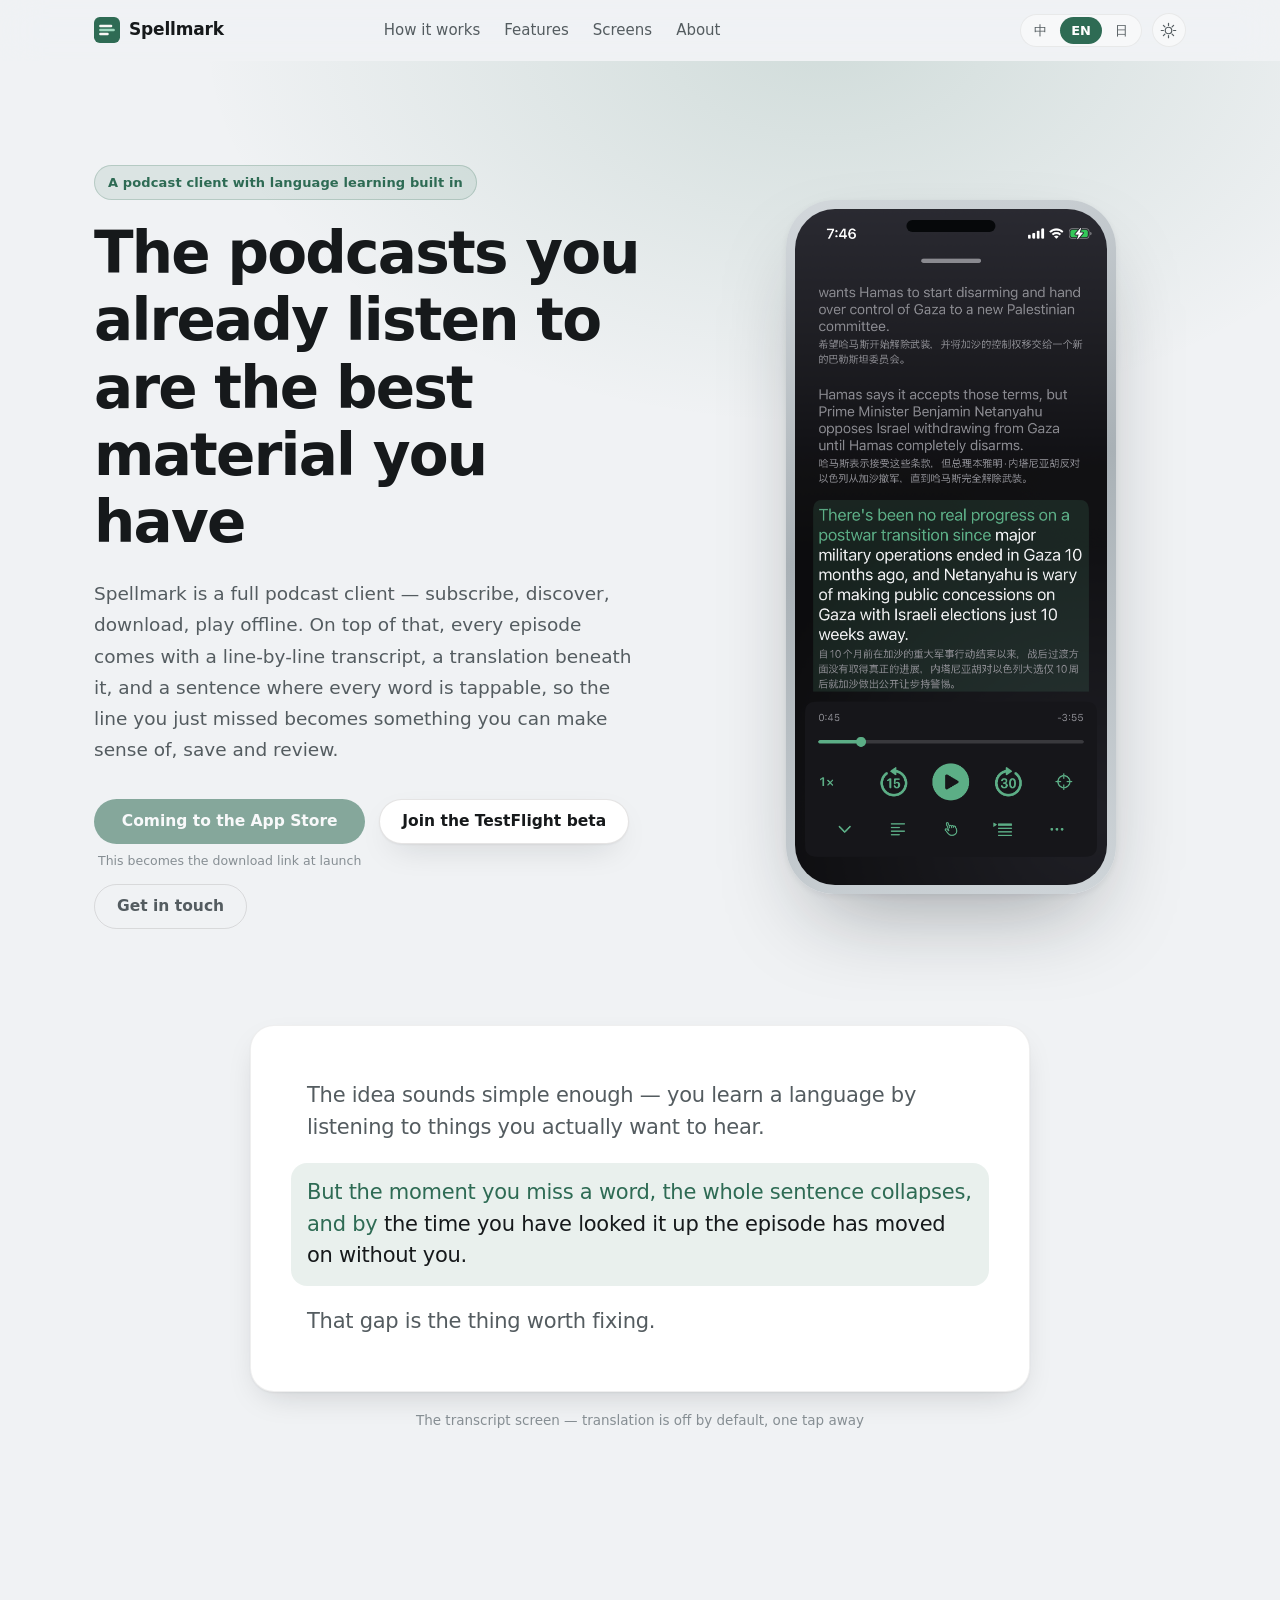
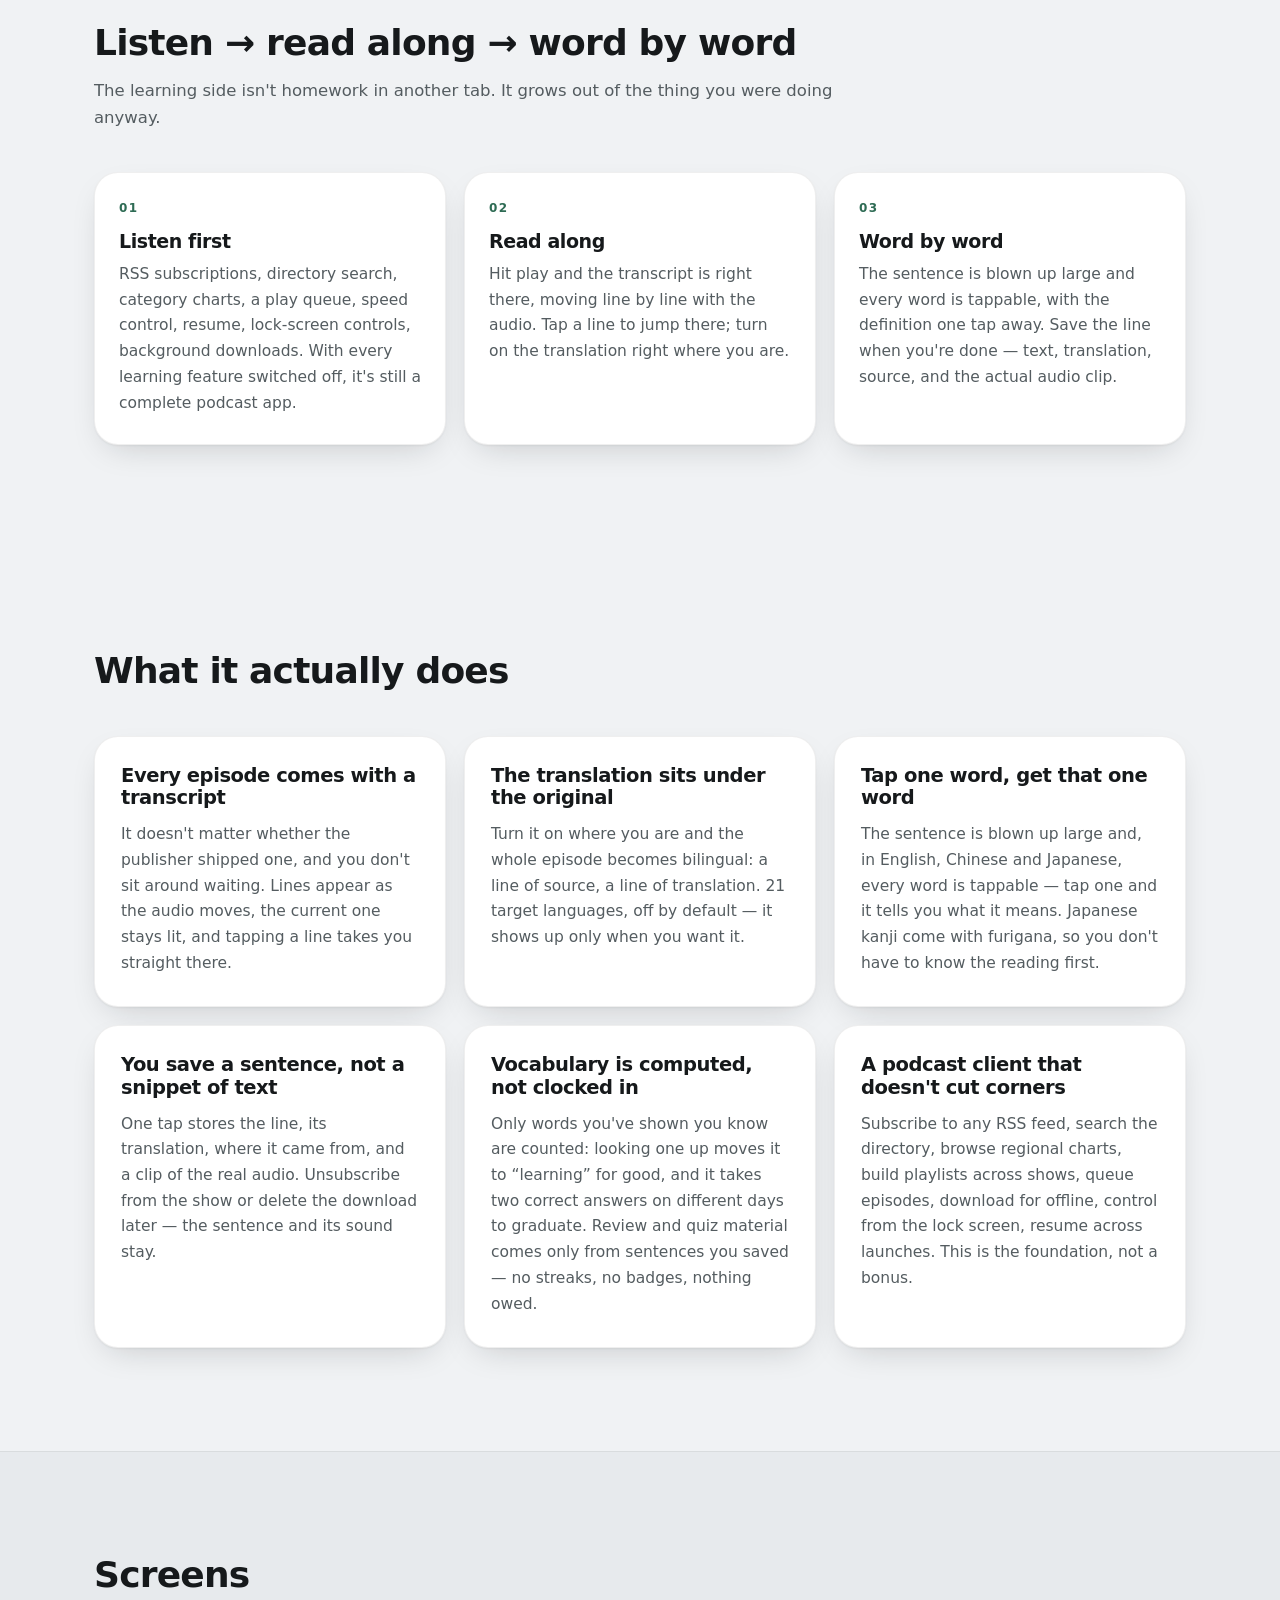
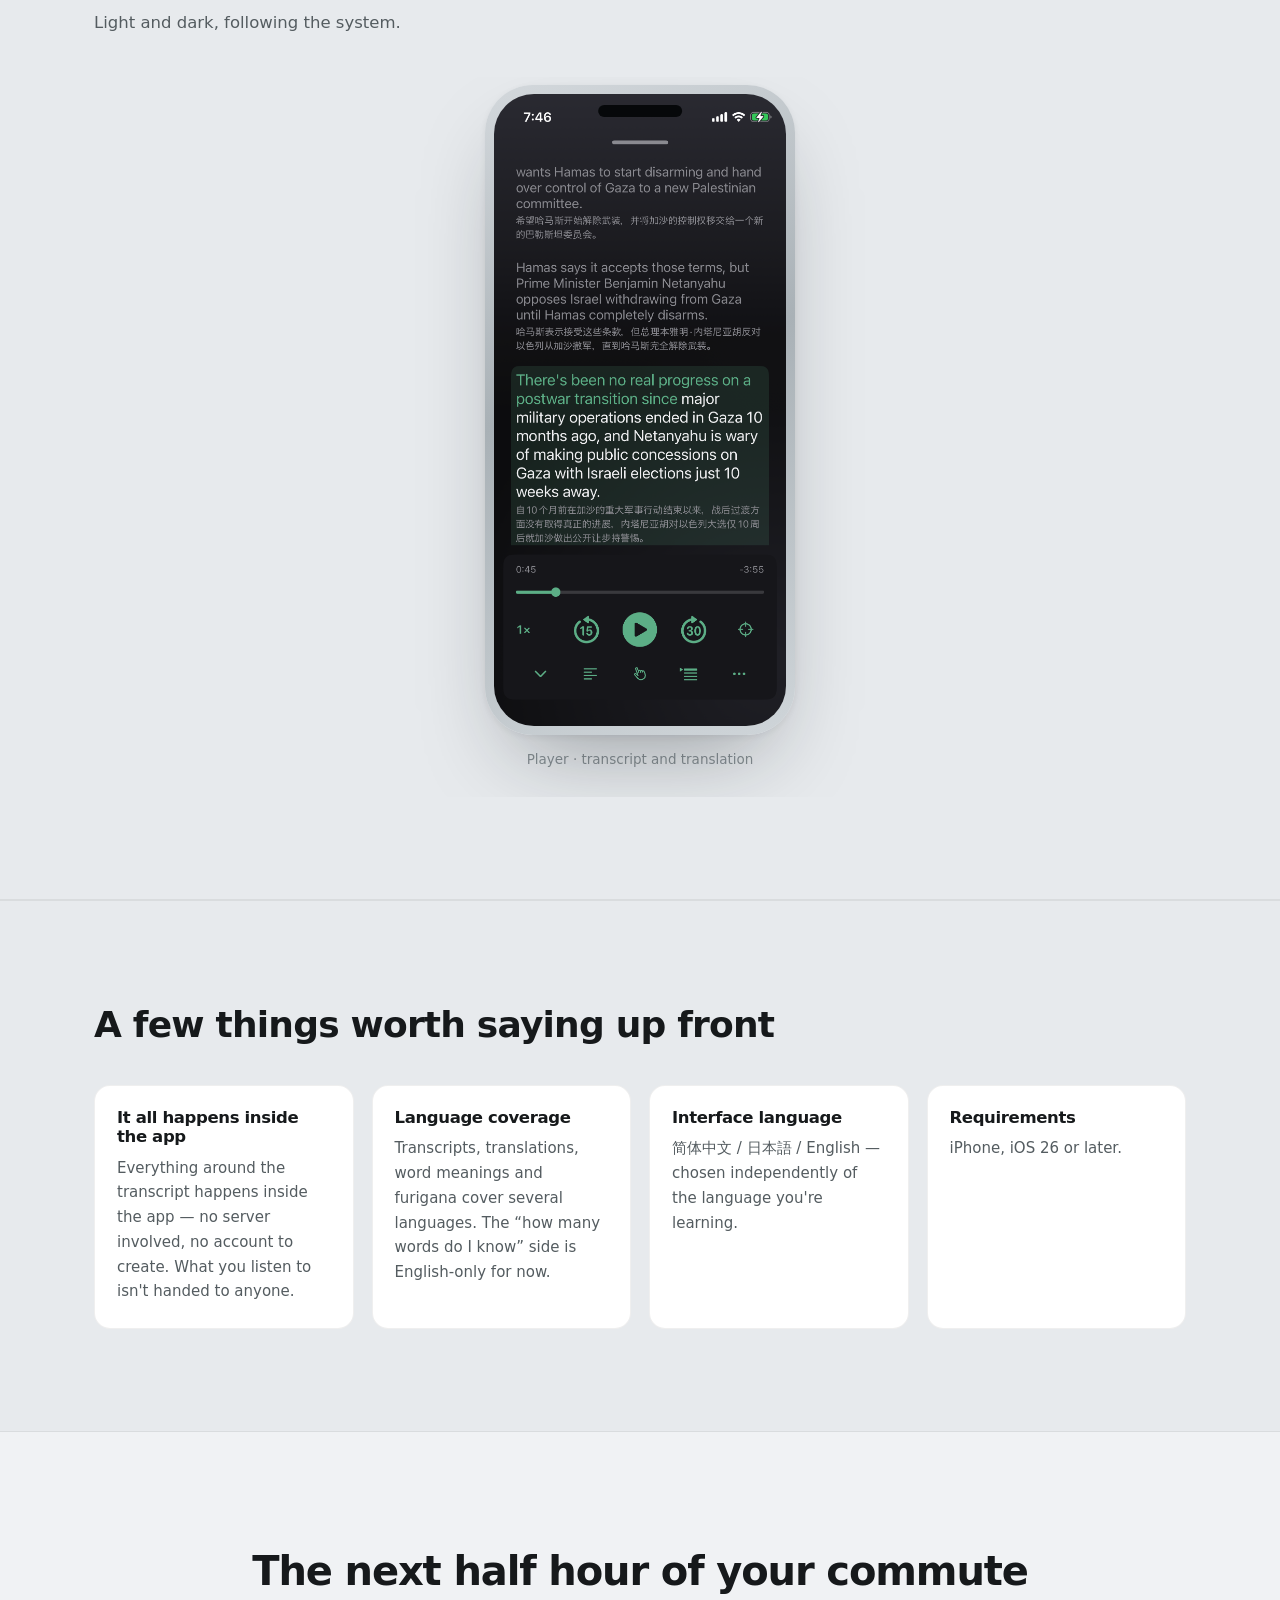
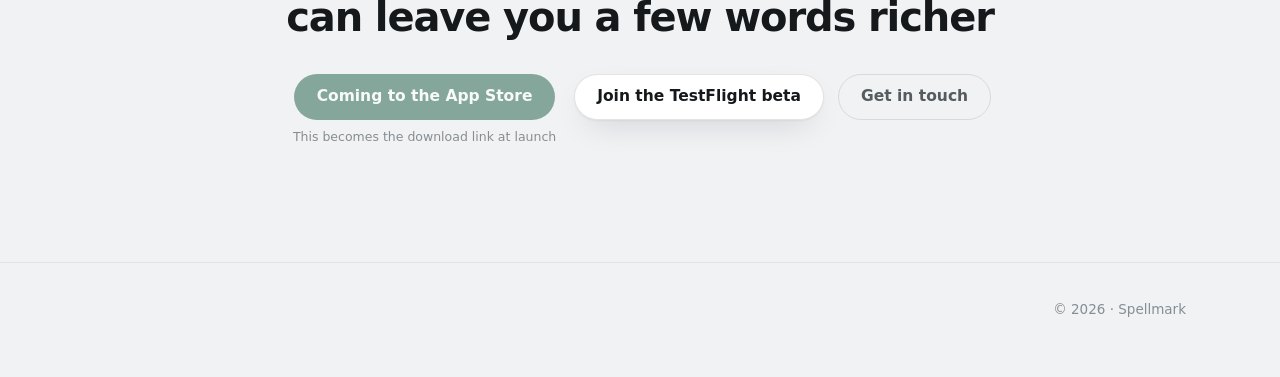
==== index.html @ cc520901 "page created" ====
<!doctype html>
<!-- 平时不用改这个文件。文案、按钮、截图、App 名都在 assets/js/content.js -->
<html lang="zh-Hans" data-theme-init>
<head>
<meta charset="utf-8">
<meta name="viewport" content="width=device-width, initial-scale=1, viewport-fit=cover">
<title>Spellmark</title>
<meta name="description" content="听播客学语言的 iPhone 客户端：逐句字幕、对照译文、逐词查词。">
<meta property="og:type" content="website">
<meta property="og:title" content="Spellmark">
<meta property="og:description" content="听播客学语言的 iPhone 客户端：逐句字幕、对照译文、逐词查词。">
<meta property="og:image" content="assets/media/screenshot-player.png">
<meta name="twitter:card" content="summary_large_image">
<meta name="theme-color" content="#f0f2f4" media="(prefers-color-scheme: light)">
<meta name="theme-color" content="#131516" media="(prefers-color-scheme: dark)">
<link rel="icon" href="assets/favicon.svg" type="image/svg+xml">
<link rel="stylesheet" href="assets/css/site.css">
<script>
  // 先于首屏绘制定主题，避免刷新时闪一下白
  try {
    var t = localStorage.getItem("theme");
    if (t === "light" || t === "dark") document.documentElement.setAttribute("data-theme", t);
  } catch (e) {}
</script>
</head>
<body>

<a class="skip" href="#main" data-i18n="ui.skip">跳到正文</a>

<header class="topbar">
  <div class="wrap topbar-inner">
    <a class="brand" href="#top">
      <!-- App 图标本尊，几何与 AppIcon.png 完全一致 -->
      <svg class="brand-mark" viewBox="0 0 1024 1024" aria-hidden="true">
        <rect width="1024" height="1024" rx="229" fill="#2E6B54"/>
        <rect x="202" y="304" width="519" height="95" rx="47.5" fill="#FAF8F5"/>
        <rect x="202" y="464" width="619" height="95" rx="47.5" fill="#9ED8BE"/>
        <rect x="202" y="624" width="379" height="95" rx="47.5" fill="#FAF8F5"/>
      </svg>
      <span class="brand-name" data-brand-name>Spellmark</span>
    </a>

    <nav class="topnav" data-nav aria-label="Sections"></nav>

    <div class="topbar-actions">
      <div class="langswitch" data-langswitch role="group"></div>
      <button class="iconbtn" data-theme-toggle type="button" aria-label="切换深浅色">
        <svg class="ico-sun" viewBox="0 0 24 24" aria-hidden="true"><circle cx="12" cy="12" r="4.6"/><g class="rays"><path d="M12 1.8v3M12 19.2v3M1.8 12h3M19.2 12h3M4.8 4.8l2.1 2.1M17.1 17.1l2.1 2.1M19.2 4.8l-2.1 2.1M6.9 17.1l-2.1 2.1"/></g></svg>
        <svg class="ico-moon" viewBox="0 0 24 24" aria-hidden="true"><path d="M20.5 14.6A8.8 8.8 0 0 1 9.4 3.5a8.8 8.8 0 1 0 11.1 11.1z"/></svg>
      </button>
    </div>
  </div>
</header>

<main id="main">

  <!-- 首屏 -->
  <section class="hero" id="top">
    <div class="glow" aria-hidden="true"></div>
    <div class="wrap hero-grid">
      <div class="hero-copy">
        <p class="eyebrow" data-i18n="hero.eyebrow"></p>
        <h1 class="hero-title" data-i18n="hero.title"></h1>
        <p class="lead" data-i18n="hero.lead"></p>
        <div class="cta-row" data-cta></div>
      </div>
      <div class="hero-visual" data-hero-visual></div>
    </div>
  </section>

  <!-- 字幕演示 -->
  <section class="demo">
    <div class="wrap">
      <div class="demo-card" data-demo></div>
      <p class="demo-caption" data-i18n="demo.caption"></p>
    </div>
  </section>

  <!-- 三步 -->
  <section class="band" id="how">
    <div class="wrap">
      <h2 class="section-title" data-i18n="steps.title"></h2>
      <p class="section-lead" data-i18n="steps.lead"></p>
      <div class="steps" data-steps></div>
    </div>
  </section>

  <!-- 功能 -->
  <section class="band" id="features">
    <div class="wrap">
      <h2 class="section-title" data-i18n="features.title"></h2>
      <div class="features" data-features></div>
    </div>
  </section>

  <!-- 截图（gallery.items 为空时整块隐藏） -->
  <section class="band band-tint" id="screens" data-section="gallery" hidden>
    <div class="wrap">
      <h2 class="section-title" data-i18n="gallery.title"></h2>
      <p class="section-lead" data-i18n="gallery.lead"></p>
    </div>
    <div class="gallery" data-gallery></div>
  </section>

  <!-- 视频（video.src 为空时整块隐藏） -->
  <section class="band" id="video" data-section="video" hidden>
    <div class="wrap">
      <h2 class="section-title" data-i18n="video.title"></h2>
      <p class="section-lead" data-i18n="video.lead"></p>
      <div class="videoframe" data-video></div>
    </div>
  </section>

  <!-- 关于 -->
  <section class="band band-tint" id="about">
    <div class="wrap">
      <h2 class="section-title" data-i18n="notes.title"></h2>
      <div class="notes" data-notes></div>
    </div>
  </section>

  <!-- 结尾 -->
  <section class="closing">
    <div class="wrap">
      <h2 class="closing-title" data-i18n="closing.title"></h2>
      <div class="cta-row cta-center" data-cta></div>
    </div>
  </section>

</main>

<footer class="footer">
  <div class="wrap footer-inner">
    <p class="footer-line" data-i18n="footer.line"></p>
    <nav class="footer-links" data-footer-links></nav>
    <p class="footer-copy"><span data-year></span> · <span data-brand-name>Spellmark</span></p>
  </div>
</footer>

<noscript>
  <div class="wrap noscript">
    Spellmark 是一个带语言学习功能的 iPhone 播客客户端：逐句字幕、对照译文、逐词查词。
    这个页面需要 JavaScript 才能显示完整内容。
  </div>
</noscript>

<script src="assets/js/content.js"></script>
<script src="assets/js/site.js"></script>
</body>
</html>
---- assets/css/site.css ----
/* Readio 产品介绍页
   配色取自 App 的 Assets：AccentColor / AppBackground / AppSurface / AppSeparator
   浅色写在 :root，深色只覆盖变量（系统深色 + 手动切换两条路都盖到） */

/* ── 变量 ──────────────────────────────────────────────────────────────── */
:root {
  --bg:        #f0f2f4;
  --bg-2:      #e7eaed;
  --surface:   #ffffff;
  --surface-2: #f7f8f9;
  --text:      #16191b;
  --text-2:    #545c60;
  --text-3:    #868e93;
  --accent:    #2e6b54;
  --accent-on: #ffffff;
  --accent-soft: rgba(46, 107, 84, .10);
  --accent-line: rgba(46, 107, 84, .22);
  --line:      rgba(40, 37, 32, .12);
  --line-soft: rgba(40, 37, 32, .07);
  --shadow:    0 1px 2px rgba(16, 24, 28, .05), 0 12px 34px -14px rgba(16, 24, 28, .22);
  --shadow-lg: 0 2px 6px rgba(16, 24, 28, .06), 0 40px 90px -30px rgba(16, 24, 28, .38);
  --glow:      radial-gradient(58% 62% at 62% 18%, rgba(46, 107, 84, .16), transparent 70%);
  --device-body: linear-gradient(160deg, #d3d8dc, #a9b1b6 45%, #cfd5d9);

  --wrap: 1140px;
  --r-sm: 10px;
  --r-md: 16px;
  --r-lg: 24px;
  --font: -apple-system, BlinkMacSystemFont, "SF Pro Text", "Segoe UI", "PingFang SC",
          "Hiragino Sans", "Noto Sans CJK SC", "Microsoft YaHei", system-ui, sans-serif;
}

@media (prefers-color-scheme: dark) {
  :root:not([data-theme="light"]) {
    --bg:        #131516;
    --bg-2:      #0e1011;
    --surface:   #1c1f21;
    --surface-2: #232729;
    --text:      #e7eaea;
    --text-2:    #a4acaf;
    --text-3:    #798185;
    --accent:    #5cae86;
    --accent-on: #0f1412;
    --accent-soft: rgba(92, 174, 134, .13);
    --accent-line: rgba(92, 174, 134, .28);
    --line:      rgba(214, 210, 200, .14);
    --line-soft: rgba(214, 210, 200, .08);
    --shadow:    0 1px 2px rgba(0, 0, 0, .4), 0 14px 40px -16px rgba(0, 0, 0, .7);
    --shadow-lg: 0 2px 8px rgba(0, 0, 0, .45), 0 46px 100px -34px rgba(0, 0, 0, .85);
    --glow:      radial-gradient(58% 62% at 62% 18%, rgba(92, 174, 134, .16), transparent 70%);
    --device-body: linear-gradient(160deg, #3a4043, #222628 45%, #34393c);
  }
}

:root[data-theme="dark"] {
  --bg:        #131516;
  --bg-2:      #0e1011;
  --surface:   #1c1f21;
  --surface-2: #232729;
  --text:      #e7eaea;
  --text-2:    #a4acaf;
  --text-3:    #798185;
  --accent:    #5cae86;
  --accent-on: #0f1412;
  --accent-soft: rgba(92, 174, 134, .13);
  --accent-line: rgba(92, 174, 134, .28);
  --line:      rgba(214, 210, 200, .14);
  --line-soft: rgba(214, 210, 200, .08);
  --shadow:    0 1px 2px rgba(0, 0, 0, .4), 0 14px 40px -16px rgba(0, 0, 0, .7);
  --shadow-lg: 0 2px 8px rgba(0, 0, 0, .45), 0 46px 100px -34px rgba(0, 0, 0, .85);
  --glow:      radial-gradient(58% 62% at 62% 18%, rgba(92, 174, 134, .16), transparent 70%);
  --device-body: linear-gradient(160deg, #3a4043, #222628 45%, #34393c);
}

/* ── 基础 ──────────────────────────────────────────────────────────────── */
*, *::before, *::after { box-sizing: border-box; }
html { -webkit-text-size-adjust: 100%; scroll-behavior: smooth; }
@media (prefers-reduced-motion: reduce) { html { scroll-behavior: auto; } }

body {
  margin: 0;
  background: var(--bg);
  color: var(--text);
  font-family: var(--font);
  font-size: 17px;
  line-height: 1.62;
  -webkit-font-smoothing: antialiased;
  text-rendering: optimizeLegibility;
}

h1, h2, h3 { margin: 0; font-weight: 640; letter-spacing: -.022em; line-height: 1.16; }
p { margin: 0; }
img, video { display: block; max-width: 100%; }
a { color: inherit; }

.wrap { width: 100%; max-width: var(--wrap); margin-inline: auto; padding-inline: 24px; }

.skip {
  position: absolute; left: -9999px; top: 8px; z-index: 100;
  background: var(--accent); color: var(--accent-on);
  padding: 10px 16px; border-radius: var(--r-sm); text-decoration: none;
}
.skip:focus { left: 16px; }

:focus-visible { outline: 2px solid var(--accent); outline-offset: 3px; border-radius: 6px; }

/* ── 顶栏 ──────────────────────────────────────────────────────────────── */
.topbar {
  position: sticky; top: 0; z-index: 50;
  background: var(--bg); /* 不支持 color-mix 时的兜底，否则顶栏会透明 */
  background: color-mix(in srgb, var(--bg) 82%, transparent);
  backdrop-filter: saturate(180%) blur(20px);
  -webkit-backdrop-filter: saturate(180%) blur(20px);
  border-bottom: 1px solid transparent;
  transition: border-color .25s ease;
}
.topbar.is-stuck { border-bottom-color: var(--line-soft); }

.topbar-inner { display: flex; align-items: center; gap: 20px; height: 60px; }

.brand { display: inline-flex; align-items: center; gap: 9px; text-decoration: none; font-weight: 640; letter-spacing: -.01em; }
.brand-mark { width: 26px; height: 26px; flex: none; }
.brand-name { font-size: 17px; }

.topnav { display: flex; gap: 24px; margin-inline: auto; }
.topnav a { color: var(--text-2); text-decoration: none; font-size: 15px; transition: color .15s ease; }
.topnav a:hover { color: var(--text); }

.topbar-actions { display: flex; align-items: center; gap: 10px; margin-left: auto; }

.langswitch {
  display: inline-flex; padding: 2px; gap: 2px;
  background: var(--surface-2); border: 1px solid var(--line-soft); border-radius: 999px;
}
.langswitch button {
  appearance: none; border: 0; background: transparent; cursor: pointer;
  font: inherit; font-size: 13px; line-height: 1; color: var(--text-2);
  padding: 7px 11px; border-radius: 999px; transition: color .15s ease, background .15s ease;
}
.langswitch button:hover { color: var(--text); }
.langswitch button[aria-pressed="true"] { background: var(--accent); color: var(--accent-on); font-weight: 600; }

.iconbtn {
  appearance: none; cursor: pointer;
  width: 34px; height: 34px; display: grid; place-items: center;
  background: var(--surface-2); border: 1px solid var(--line-soft); border-radius: 999px;
  color: var(--text-2); transition: color .15s ease, border-color .15s ease;
}
.iconbtn:hover { color: var(--text); border-color: var(--line); }
.iconbtn svg { width: 17px; height: 17px; fill: none; stroke: currentColor; stroke-width: 1.7; stroke-linecap: round; }
.ico-moon { display: none; fill: currentColor; stroke: none; }
:root[data-theme="dark"] .ico-sun { display: none; }
:root[data-theme="dark"] .ico-moon { display: block; }
@media (prefers-color-scheme: dark) {
  :root:not([data-theme="light"]) .ico-sun { display: none; }
  :root:not([data-theme="light"]) .ico-moon { display: block; }
}

/* ── 首屏 ──────────────────────────────────────────────────────────────── */
.hero { position: relative; padding: clamp(56px, 9vw, 104px) 0 clamp(40px, 6vw, 72px); overflow: hidden; }
.glow { position: absolute; inset: -20% -10% auto; height: 900px; background: var(--glow); pointer-events: none; }

.hero-grid {
  position: relative;
  display: grid; grid-template-columns: minmax(0, 1.08fr) minmax(0, .92fr);
  gap: clamp(32px, 6vw, 72px); align-items: center;
}

.eyebrow {
  display: inline-block; margin-bottom: 20px;
  font-size: 13px; font-weight: 600; letter-spacing: .01em; color: var(--accent);
  background: var(--accent-soft); border: 1px solid var(--accent-line);
  padding: 6px 13px; border-radius: 999px;
}

.hero-title { font-size: clamp(34px, 5.4vw, 58px); letter-spacing: -.03em; }
.hero-copy .lead {
  margin-top: 22px; max-width: 34em;
  font-size: clamp(16px, 1.5vw, 18.5px); color: var(--text-2); line-height: 1.68;
}

.cta-row { display: flex; flex-wrap: wrap; gap: 12px 14px; align-items: flex-start; margin-top: 34px; }
.cta-center { justify-content: center; }

.cta { display: flex; flex-direction: column; gap: 7px; }
.cta-note { font-size: 12.5px; color: var(--text-3); padding-inline: 4px; }
.cta-center .cta { align-items: center; }

.btn {
  display: inline-flex; align-items: center; justify-content: center; gap: 8px;
  font: inherit; font-size: 15.5px; font-weight: 590; line-height: 1;
  padding: 14px 22px; border-radius: 999px; border: 1px solid transparent;
  text-decoration: none; cursor: pointer; white-space: nowrap;
  transition: transform .15s ease, opacity .15s ease, background .15s ease, border-color .15s ease;
}
.btn:active { transform: translateY(1px); }
.btn-primary { background: var(--accent); color: var(--accent-on); }
.btn-primary:hover { opacity: .9; }
.btn-secondary { background: var(--surface); color: var(--text); border-color: var(--line); box-shadow: var(--shadow); }
.btn-secondary:hover { border-color: var(--accent-line); }
.btn-ghost { background: transparent; color: var(--text-2); border-color: var(--line); }
.btn-ghost:hover { color: var(--text); border-color: var(--line); }
.btn[aria-disabled="true"] { cursor: default; opacity: .55; }
.btn[aria-disabled="true"]:active { transform: none; }

/* ── 手机外壳 ──────────────────────────────────────────────────────────── */
.hero-visual { display: flex; justify-content: center; }

.device {
  position: relative; width: min(310px, 78vw); flex: none;
  padding: 9px; border-radius: 48px;
  background: var(--device-body);
  box-shadow: var(--shadow-lg);
}
.device::after { /* 灵动岛 */
  content: ""; position: absolute; top: 20px; left: 50%; transform: translateX(-50%);
  width: 27%; height: 1.35%; min-height: 12px; border-radius: 999px;
  background: #06080a;
}
.device img { width: 100%; border-radius: 40px; background: #131516; }
.device-lg { width: min(330px, 82vw); }

/* ── 字幕演示 ──────────────────────────────────────────────────────────── */
.demo { padding: clamp(8px, 2vw, 24px) 0 clamp(48px, 7vw, 88px); }

.demo-card {
  background: var(--surface); border: 1px solid var(--line-soft);
  border-radius: var(--r-lg); box-shadow: var(--shadow);
  padding: clamp(22px, 3.4vw, 40px);
  max-width: 780px; margin-inline: auto;
}
.demo-line { padding: 14px 16px; border-radius: var(--r-md); }
.demo-line + .demo-line { margin-top: 6px; }
.demo-src { font-size: clamp(17px, 2vw, 21px); line-height: 1.5; color: var(--text-2); letter-spacing: -.012em; }
.demo-tr { margin-top: 7px; font-size: clamp(13.5px, 1.5vw, 15px); line-height: 1.6; color: var(--text-3); }

.demo-line.is-active { background: var(--accent-soft); }
.demo-line.is-active .demo-src { color: var(--text); }
.demo-line.is-active .w { transition: color .28s ease; }
.demo-line.is-active .w.spoken { color: var(--accent); }

.demo-caption { margin-top: 18px; text-align: center; font-size: 13.5px; color: var(--text-3); }

/* ── 通用区块 ──────────────────────────────────────────────────────────── */
.band { padding: clamp(56px, 8vw, 104px) 0; }
.band-tint { background: var(--bg-2); border-block: 1px solid var(--line-soft); }

.section-title { font-size: clamp(25px, 3.2vw, 36px); }
.section-lead { margin-top: 14px; max-width: 46em; color: var(--text-2); font-size: 16.5px; }

/* 三步 */
.steps { display: grid; grid-template-columns: repeat(3, minmax(0, 1fr)); gap: 18px; margin-top: 40px; }
.step {
  background: var(--surface); border: 1px solid var(--line-soft); border-radius: var(--r-lg);
  padding: 26px 24px 28px; box-shadow: var(--shadow);
}
.step-k {
  font-size: 12px; font-weight: 680; letter-spacing: .12em; color: var(--accent);
  font-variant-numeric: tabular-nums;
}
.step h3 { margin-top: 12px; font-size: 19px; }
.step p { margin-top: 10px; color: var(--text-2); font-size: 15.5px; line-height: 1.66; }

/* 功能 */
.features { margin-top: 44px; display: grid; gap: clamp(48px, 6vw, 76px); }
/* 一张配图都没有时排成卡片网格，免得变成六段秃文字 */
.features.as-grid { grid-template-columns: repeat(auto-fit, minmax(300px, 1fr)); gap: 18px; }
.features.as-grid .feature {
  display: block; max-width: none;
  background: var(--surface); border: 1px solid var(--line-soft);
  border-radius: var(--r-lg); padding: 28px 26px 30px; box-shadow: var(--shadow);
}
.features.as-grid .feature h3 { font-size: 19.5px; }
.features.as-grid .feature p { margin-top: 12px; font-size: 15.5px; line-height: 1.66; }
.feature { display: grid; grid-template-columns: minmax(0, 1fr) minmax(0, 1fr); gap: clamp(28px, 5vw, 64px); align-items: center; }
.feature.no-media { grid-template-columns: minmax(0, 1fr); max-width: 52em; }
.feature:nth-child(even) .feature-media { order: -1; }
.feature h3 { font-size: clamp(21px, 2.4vw, 27px); }
.feature p { margin-top: 14px; color: var(--text-2); font-size: 16.5px; line-height: 1.7; }
.feature-media { display: flex; justify-content: center; gap: 18px; flex-wrap: wrap; }
/* 一块里放两台以上就自动缩小并排 */
.feature-media.multi .device { width: min(210px, 40vw); border-radius: 34px; padding: 7px; }
.feature-media.multi .device img { border-radius: 28px; }

/* 画廊 */
.gallery {
  display: flex; gap: 22px; margin-top: 40px;
  padding: 8px max(24px, calc((100vw - var(--wrap)) / 2 + 24px)) 26px;
  overflow-x: auto; scroll-snap-type: x mandatory;
  scrollbar-width: thin;
}
.gallery.is-single { justify-content: center; }
.gallery figure { margin: 0; flex: none; scroll-snap-align: center; text-align: center; }
.gallery figcaption { margin-top: 14px; font-size: 13.5px; color: var(--text-3); }

/* 视频 */
.videoframe { margin-top: 36px; }
.videoframe video {
  width: 100%; border-radius: var(--r-lg);
  border: 1px solid var(--line-soft); box-shadow: var(--shadow-lg); background: #000;
}

/* 关于 */
.notes { margin-top: 40px; display: grid; grid-template-columns: repeat(auto-fit, minmax(250px, 1fr)); gap: 18px; }
.note { background: var(--surface); border: 1px solid var(--line-soft); border-radius: var(--r-md); padding: 22px 22px 24px; }
.note h3 { font-size: 16.5px; }
.note p { margin-top: 9px; color: var(--text-2); font-size: 15px; line-height: 1.65; }

/* 结尾 */
.closing { padding: clamp(64px, 9vw, 116px) 0; text-align: center; }
.closing-title { font-size: clamp(26px, 3.6vw, 40px); letter-spacing: -.028em; }

/* 页脚 */
.footer { border-top: 1px solid var(--line-soft); padding: 36px 0 56px; }
.footer-inner { display: flex; flex-wrap: wrap; align-items: center; gap: 10px 22px; }
.footer-line { color: var(--text-2); font-size: 14.5px; }
.footer-links { display: flex; gap: 18px; }
.footer-links a { color: var(--text-2); font-size: 14.5px; text-decoration: none; }
.footer-links a:hover { color: var(--text); }
.footer-copy { margin-left: auto; color: var(--text-3); font-size: 13.5px; font-variant-numeric: tabular-nums; }

.noscript { padding: 40px 24px; color: var(--text-2); }

/* ── 入场动画 ──────────────────────────────────────────────────────────── */
.reveal { opacity: 0; transform: translateY(14px); }
.reveal.in { opacity: 1; transform: none; transition: opacity .6s ease, transform .6s cubic-bezier(.22, .8, .3, 1); }
@media (prefers-reduced-motion: reduce) {
  .reveal, .reveal.in { opacity: 1; transform: none; transition: none; }
}

/* ── 窄屏 ──────────────────────────────────────────────────────────────── */
@media (max-width: 900px) {
  .hero-grid { grid-template-columns: minmax(0, 1fr); }
  .hero-visual { order: -1; }
  .steps { grid-template-columns: minmax(0, 1fr); }
  .feature, .feature:nth-child(even) { grid-template-columns: minmax(0, 1fr); }
  .feature .feature-media, .feature:nth-child(even) .feature-media { order: -1; }
}

@media (max-width: 720px) {
  body { font-size: 16px; }
  .topnav { display: none; }
  .wrap { padding-inline: 20px; }
  .gallery { padding-inline: 20px; }
  .footer-copy { margin-left: 0; width: 100%; }
}
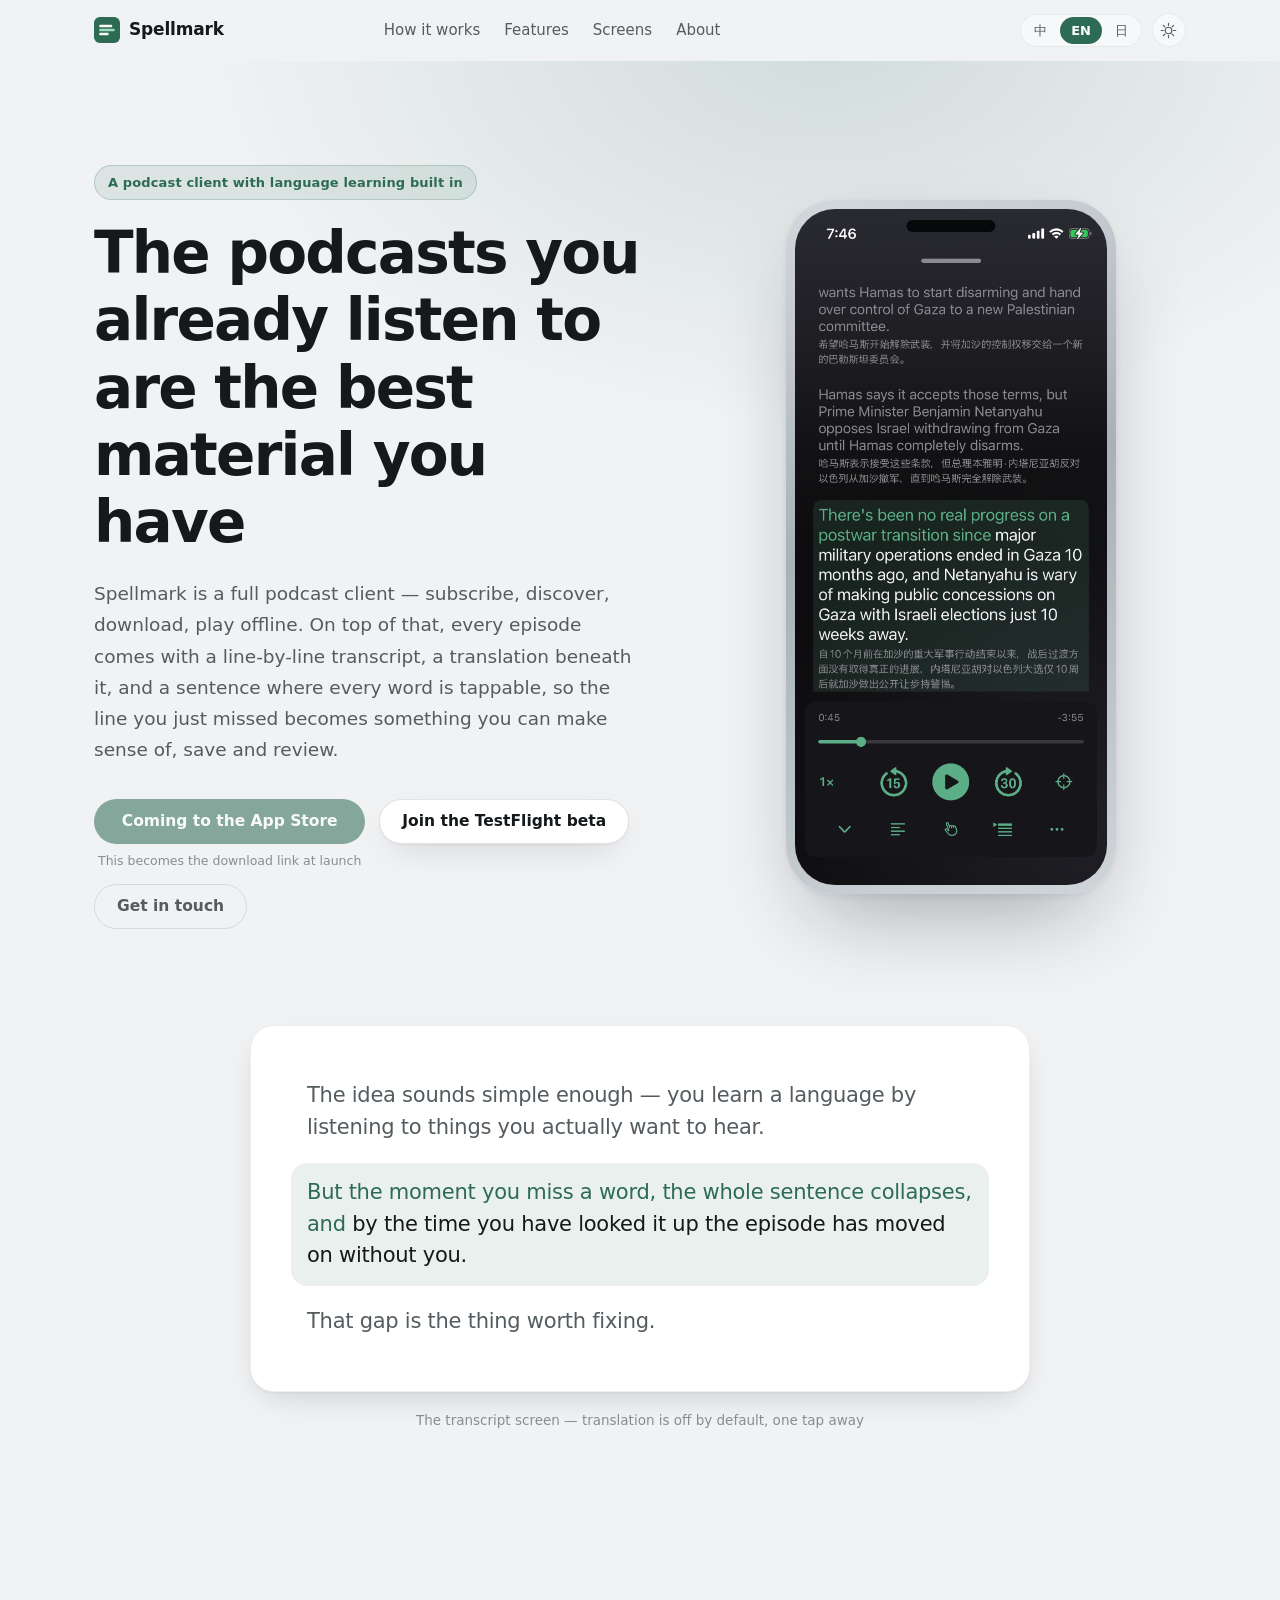
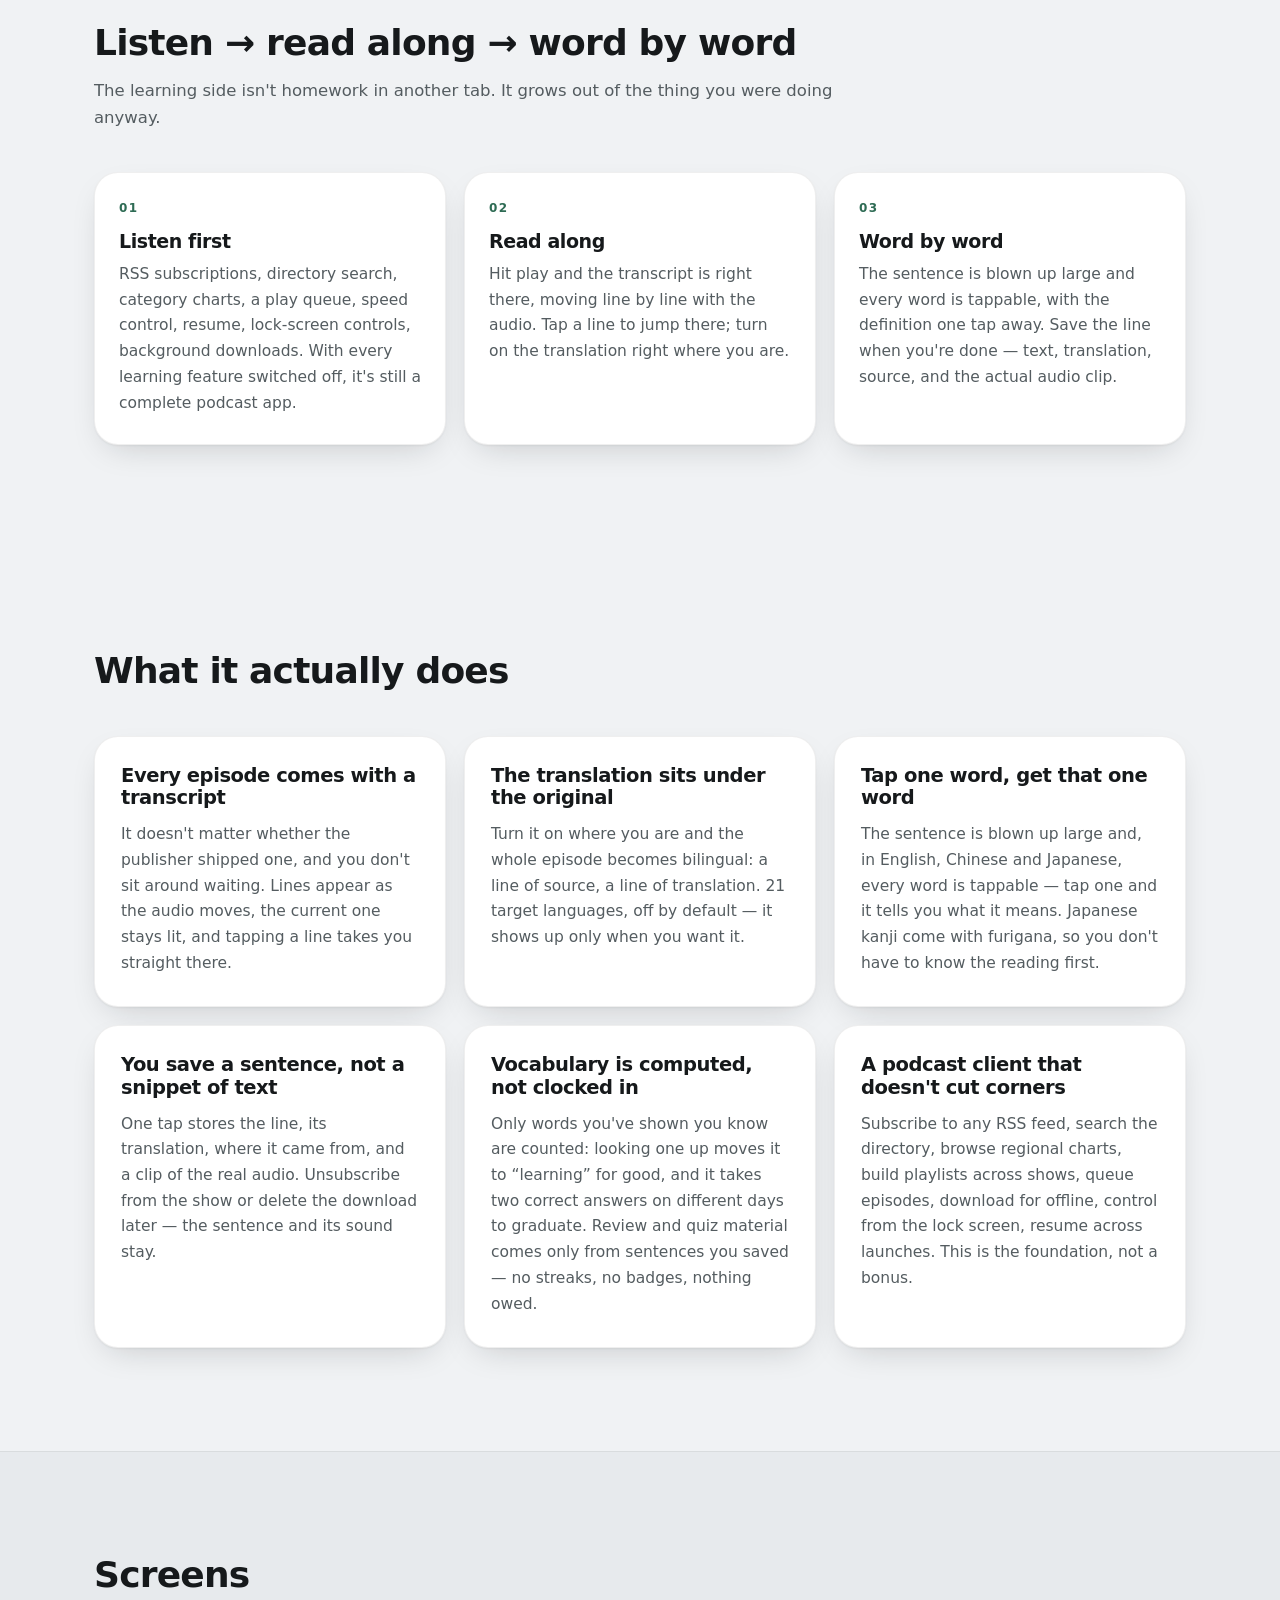
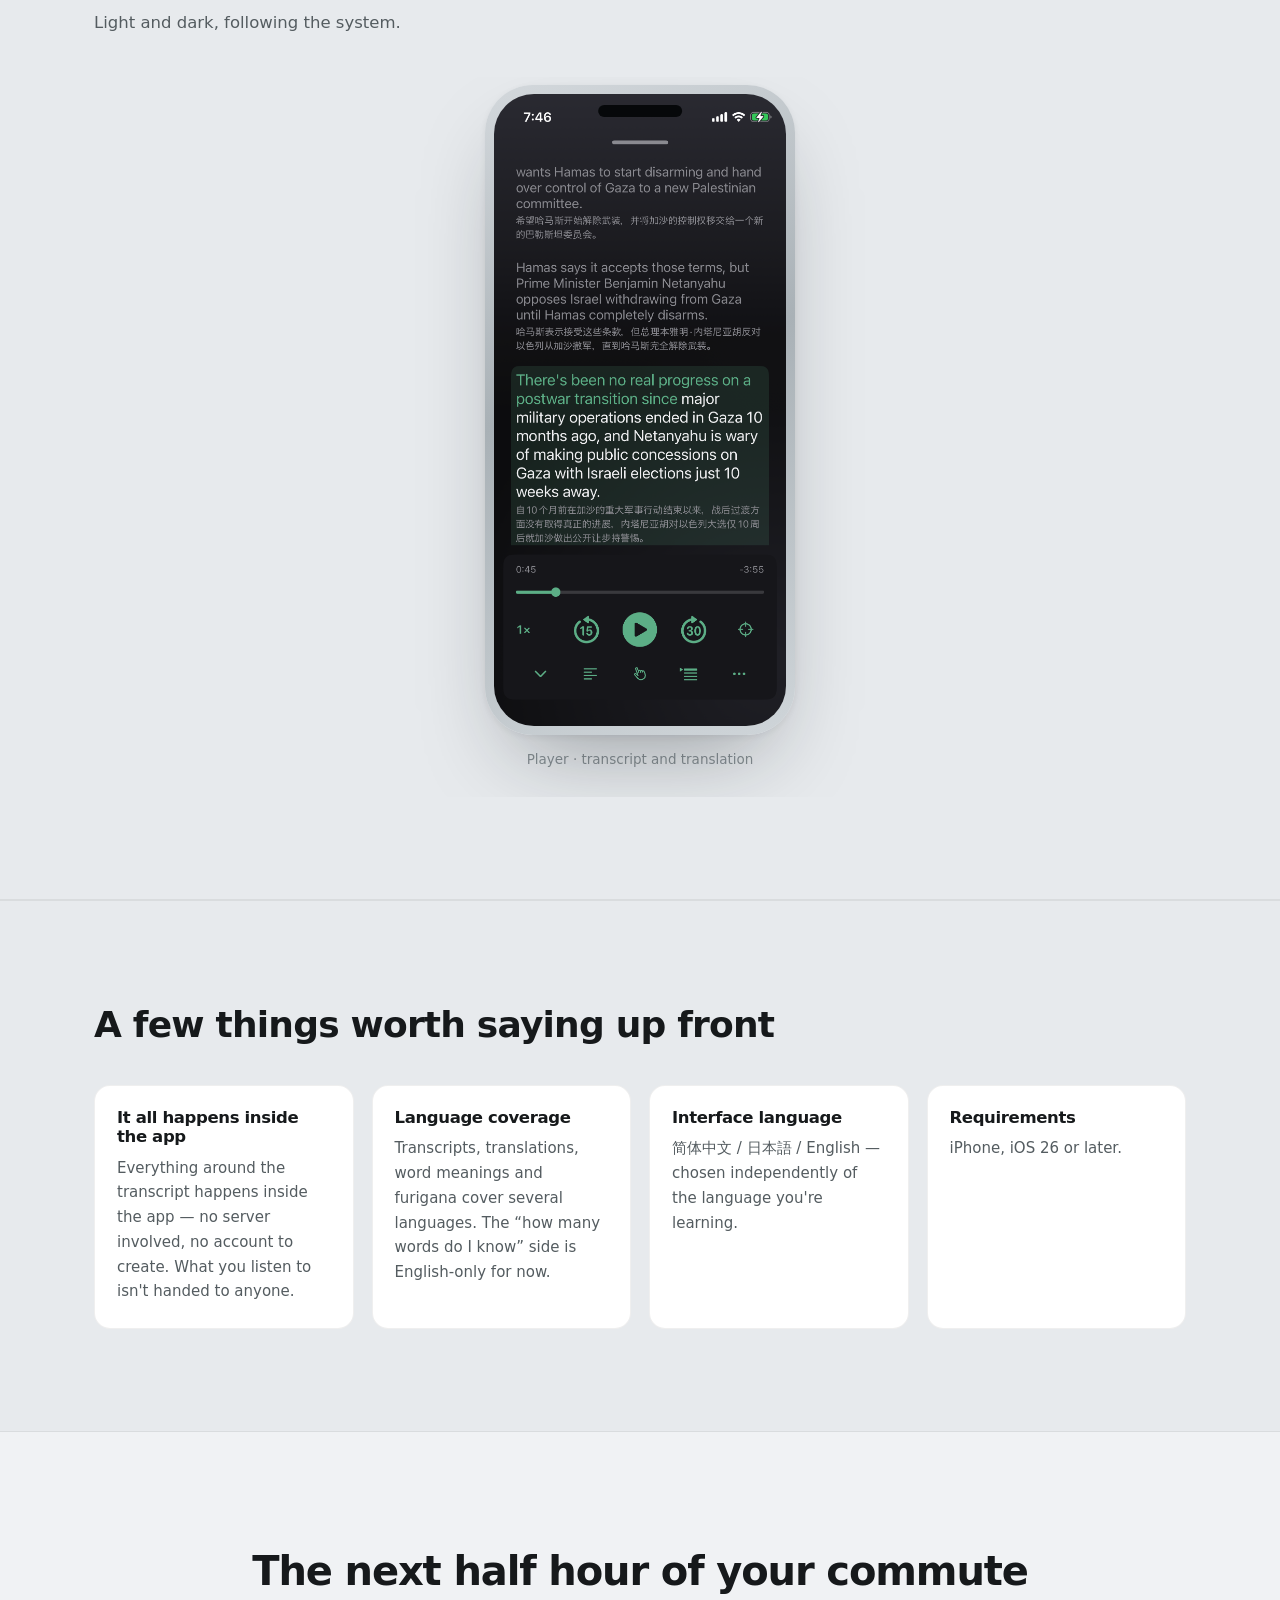
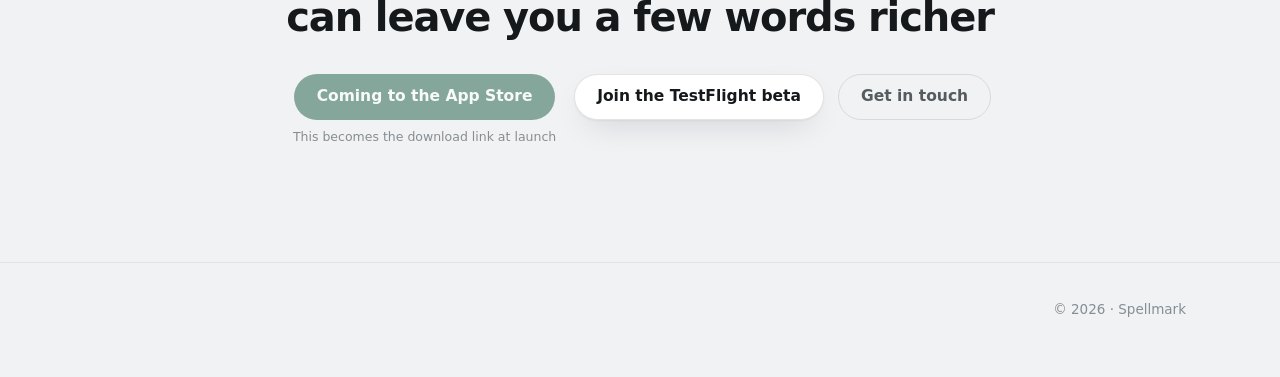
==== commit c2ca8ad5: "og:image 改绝对地址；加 .nojekyll；README 按根目录形态重写" ====
--- a/index.html
+++ b/index.html
@@ -9,7 +9,9 @@
 <meta property="og:type" content="website">
 <meta property="og:title" content="Spellmark">
 <meta property="og:description" content="听播客学语言的 iPhone 客户端：逐句字幕、对照译文、逐词查词。">
-<meta property="og:image" content="assets/media/screenshot-player.png">
+<meta property="og:url" content="https://kaneeast.github.io/spellmark/">
+<!-- 抓链接预览的爬虫不认相对路径，og:image 必须是绝对地址 -->
+<meta property="og:image" content="https://kaneeast.github.io/spellmark/assets/media/screenshot-player.png">
 <meta name="twitter:card" content="summary_large_image">
 <meta name="theme-color" content="#f0f2f4" media="(prefers-color-scheme: light)">
 <meta name="theme-color" content="#131516" media="(prefers-color-scheme: dark)">
